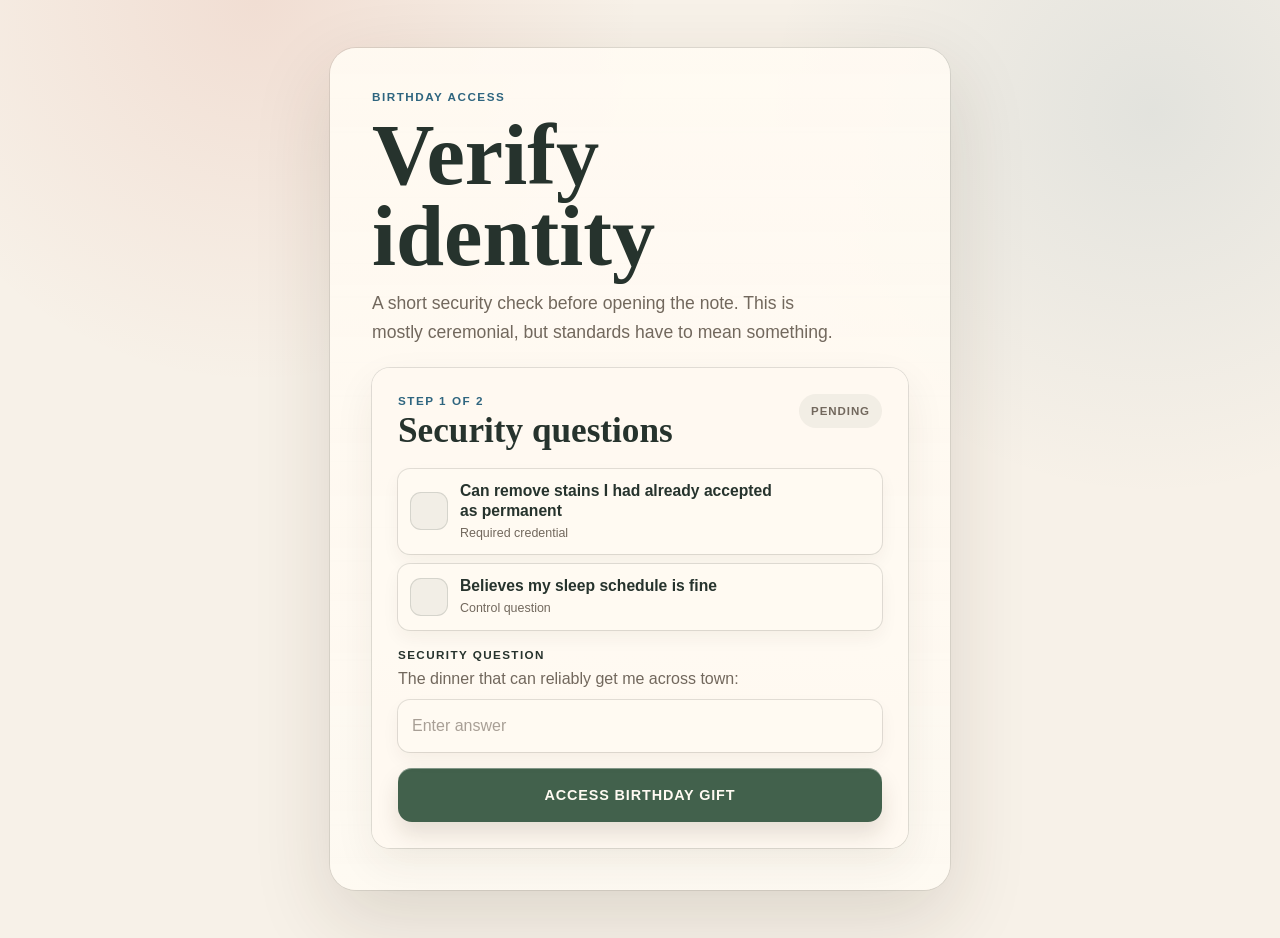
==== gift.html @ d2ae6db3 "initial blog + birthday card" ====
<!doctype html>
<html lang="en">
  <head>
    <meta charset="UTF-8" />
    <meta name="viewport" content="width=device-width, initial-scale=1" />
    <meta name="theme-color" content="#f7f1e8" />
    <title>Sid's Monthly Digest</title>
    <link rel="stylesheet" href="styles.css" />
  </head>
  <body>
    <main class="shell">
      <section class="screen screen-gift" aria-labelledby="gift-title">
        <header class="header">
          <p class="kicker">Clearance granted</p>
          <h1 id="gift-title">Sid's Monthly Digest</h1>
          <p class="lede">
            A monthly update with the photos, notes, and little details I usually
            forget to send or say out loud.
          </p>
        </header>

        <section class="panel gift-panel">
          <div class="panel-header">
            <div>
              <p class="panel-label">Starting next month</p>
              <h2>Monthly update</h2>
            </div>
            <span class="status-pill status-pill-ok">Verified</span>
          </div>

          <div class="dispatch">
            <div>
              <span class="dispatch-number">01</span>
              <strong>Photos</strong>
              <p>A few good ones before they disappear into my camera roll.</p>
            </div>
            <div>
              <span class="dispatch-number">02</span>
              <strong>Notes</strong>
              <p>
                Where I am, what I am doing, and the parts worth remembering.
              </p>
            </div>
            <div>
              <span class="dispatch-number">03</span>
              <strong>Proof of life</strong>
              <p>
                Enough detail to reduce follow-up questions by at least 12%.
              </p>
            </div>
          </div>

        <p class="note">
          Each month, I will post a short update from wherever I am living or
          traveling, so you can see what I am up to without having to ask three
          times. Happy birthday, Mom. I love you.
        </p>

        <div class="gift-actions" id="gift-actions" hidden>
          <a class="primary-link" href="blog/">Open digest archive</a>
        </div>
      </section>

      <a class="secondary-link" href="index.html">Run verification again</a>
      </section>
    </main>

    <script src="gift.js"></script>
  </body>
</html>
---- styles.css ----
:root {
  --bg: #f7f1e8;
  --paper: #fffaf2;
  --panel: rgba(255, 250, 242, 0.86);
  --ink: #26332d;
  --muted: #72685d;
  --line: rgba(38, 51, 45, 0.13);
  --line-strong: rgba(38, 51, 45, 0.24);
  --green: #42614c;
  --red: #c6533c;
  --blue: #2e657f;
  --shadow: rgba(55, 39, 19, 0.14);
  --radius-page: 26px;
  --radius-panel: 18px;
  --radius-control: 12px;
}

* {
  box-sizing: border-box;
}

html {
  min-height: 100%;
  background:
    radial-gradient(circle at 20% 0%, rgba(198, 83, 60, 0.12), transparent 24rem),
    radial-gradient(circle at 90% 12%, rgba(46, 101, 127, 0.1), transparent 24rem),
    var(--bg);
  -webkit-font-smoothing: antialiased;
  text-rendering: optimizeLegibility;
}

body {
  min-height: 100svh;
  margin: 0;
  color: var(--ink);
  font-family: "Avenir Next", "Trebuchet MS", Verdana, sans-serif;
}

button,
input {
  font: inherit;
}

.shell {
  min-height: 100svh;
  display: grid;
  place-items: center;
  padding: clamp(16px, 4vw, 48px);
}

.screen {
  width: min(100%, 620px);
  display: grid;
  gap: 22px;
  padding: clamp(22px, 5vw, 42px);
  border-radius: var(--radius-page);
  background:
    linear-gradient(180deg, rgba(255, 250, 242, 0.94), rgba(255, 250, 242, 0.88)),
    repeating-linear-gradient(0deg, transparent 0 31px, rgba(38, 51, 45, 0.035) 32px 33px);
  box-shadow:
    0 28px 80px var(--shadow),
    0 0 0 1px rgba(38, 51, 45, 0.1);
  animation: enter 520ms cubic-bezier(0.2, 0, 0, 1) both;
}

.header {
  display: grid;
  gap: 12px;
}

.kicker,
.panel-label {
  margin: 0;
  color: var(--blue);
  font-size: 0.73rem;
  font-weight: 900;
  letter-spacing: 0.13em;
  text-transform: uppercase;
}

h1,
h2,
p {
  margin: 0;
}

h1 {
  max-width: 11ch;
  color: var(--ink);
  font-family: Georgia, "Times New Roman", serif;
  font-size: clamp(3rem, 10vw, 5.4rem);
  font-weight: 900;
  line-height: 0.94;
  letter-spacing: 0;
  text-wrap: balance;
}

h2 {
  margin-top: 6px;
  color: var(--ink);
  font-family: Georgia, "Times New Roman", serif;
  font-size: clamp(1.55rem, 4.5vw, 2.2rem);
  line-height: 1;
  text-wrap: balance;
}

.lede {
  max-width: 48ch;
  color: var(--muted);
  font-size: clamp(1rem, 2.1vw, 1.1rem);
  line-height: 1.62;
  text-wrap: pretty;
}

.panel {
  padding: clamp(17px, 4vw, 26px);
  border-radius: var(--radius-panel);
  background: var(--panel);
  box-shadow:
    0 16px 42px rgba(55, 39, 19, 0.07),
    0 0 0 1px var(--line);
}

.panel-header {
  display: flex;
  align-items: flex-start;
  justify-content: space-between;
  gap: 18px;
  margin-bottom: 20px;
}

.status-pill {
  flex: 0 0 auto;
  min-height: 34px;
  display: inline-flex;
  align-items: center;
  justify-content: center;
  padding: 0 12px;
  border-radius: 999px;
  color: var(--muted);
  background: rgba(38, 51, 45, 0.06);
  font-size: 0.72rem;
  font-weight: 900;
  letter-spacing: 0.08em;
  text-transform: uppercase;
}

.status-pill-ok {
  color: #fffaf2;
  background: var(--green);
}

.status-pill-error {
  color: #fffaf2;
  background: var(--red);
}

.checks {
  display: grid;
  gap: 10px;
}

.check-row {
  position: relative;
  min-height: 66px;
  display: grid;
  grid-template-columns: 38px minmax(0, 1fr);
  gap: 12px;
  align-items: center;
  padding: 12px;
  border-radius: var(--radius-control);
  background: var(--paper);
  cursor: pointer;
  box-shadow:
    0 8px 18px rgba(55, 39, 19, 0.05),
    0 0 0 1px var(--line);
  transition-property: transform, background-color, box-shadow;
  transition-duration: 170ms;
  transition-timing-function: cubic-bezier(0.2, 0, 0, 1);
}

.check-row:hover {
  transform: translateY(-1px);
  box-shadow:
    0 12px 24px rgba(55, 39, 19, 0.08),
    0 0 0 1px var(--line-strong);
}

.check-row:active {
  transform: scale(0.96);
}

.check-row input {
  position: absolute;
  opacity: 0;
  pointer-events: none;
}

.check-box {
  position: relative;
  width: 38px;
  height: 38px;
  border-radius: 11px;
  background: rgba(38, 51, 45, 0.06);
  box-shadow: 0 0 0 1px rgba(38, 51, 45, 0.14) inset;
  transition-property: background-color, box-shadow;
  transition-duration: 170ms;
  transition-timing-function: cubic-bezier(0.2, 0, 0, 1);
}

.check-box::after {
  content: "";
  position: absolute;
  left: 11px;
  top: 10px;
  width: 13px;
  height: 8px;
  border-left: 3px solid #fffaf2;
  border-bottom: 3px solid #fffaf2;
  opacity: 0;
  filter: blur(4px);
  transform: rotate(-45deg) scale(0.25);
  transition-property: opacity, filter, transform;
  transition-duration: 170ms;
  transition-timing-function: cubic-bezier(0.2, 0, 0, 1);
}

.check-row input:checked + .check-box {
  background: var(--green);
  box-shadow: 0 10px 20px rgba(66, 97, 76, 0.18);
}

.check-row input:checked + .check-box::after {
  opacity: 1;
  filter: blur(0);
  transform: rotate(-45deg) scale(1);
}

.check-row:has(input:checked) {
  background: #f1f6ee;
  box-shadow:
    0 12px 24px rgba(66, 97, 76, 0.09),
    0 0 0 2px rgba(66, 97, 76, 0.24);
}

.check-row strong {
  display: block;
  font-size: 0.98rem;
  line-height: 1.28;
  text-wrap: pretty;
}

.check-row small {
  display: block;
  margin-top: 4px;
  color: var(--muted);
  font-size: 0.78rem;
  line-height: 1.35;
}

.question {
  margin-top: 18px;
}

.question label {
  display: block;
  margin-bottom: 6px;
  font-size: 0.73rem;
  font-weight: 900;
  letter-spacing: 0.12em;
  text-transform: uppercase;
}

.question p {
  margin-bottom: 10px;
  color: var(--muted);
  line-height: 1.45;
  text-wrap: pretty;
}

.answer {
  position: relative;
}

.answer input {
  width: 100%;
  min-height: 52px;
  padding: 0 14px;
  border: 0;
  border-radius: var(--radius-control);
  color: var(--ink);
  background: var(--paper);
  outline: none;
  box-shadow:
    0 8px 18px rgba(55, 39, 19, 0.05),
    0 0 0 1px var(--line);
  transition-property: background-color, box-shadow;
  transition-duration: 170ms;
  transition-timing-function: cubic-bezier(0.2, 0, 0, 1);
}

.answer input:focus {
  background: #fffdf8;
  box-shadow:
    0 12px 24px rgba(55, 39, 19, 0.08),
    0 0 0 3px rgba(46, 101, 127, 0.22);
}

.answer input::placeholder {
  color: rgba(114, 104, 93, 0.62);
}

.hint {
  min-height: 21px;
  margin-top: 10px;
  color: var(--red);
  font-size: 0.84rem;
  font-weight: 800;
  line-height: 1.35;
  text-wrap: pretty;
}

.hint[hidden] {
  display: none;
}

.primary {
  width: 100%;
  min-height: 54px;
  margin-top: 16px;
  border: 0;
  border-radius: 14px;
  color: #fffaf2;
  background: var(--green);
  cursor: pointer;
  font-size: 0.9rem;
  font-weight: 900;
  letter-spacing: 0.06em;
  text-transform: uppercase;
  box-shadow:
    0 12px 22px rgba(55, 39, 19, 0.13),
    0 1px 0 rgba(255, 255, 255, 0.34) inset;
  transition-property: transform, background-color, box-shadow, color;
  transition-duration: 180ms;
  transition-timing-function: cubic-bezier(0.2, 0, 0, 1);
}

.primary:hover {
  transform: translateY(-1px);
  background: #36563f;
}

.primary:active {
  transform: scale(0.96);
}

.primary.invalid {
  animation: invalid-submit 420ms cubic-bezier(0.2, 0, 0, 1);
}

.dispatch {
  display: grid;
  grid-template-columns: repeat(3, minmax(0, 1fr));
  gap: 10px;
}

.dispatch > div {
  min-height: 154px;
  padding: 15px;
  border-radius: var(--radius-control);
  background: var(--paper);
  box-shadow:
    0 8px 18px rgba(55, 39, 19, 0.05),
    0 0 0 1px var(--line);
}

.dispatch-number {
  display: block;
  margin-bottom: 16px;
  color: var(--red);
  font-family: Georgia, "Times New Roman", serif;
  font-size: 1.6rem;
  font-weight: 900;
  line-height: 1;
  font-variant-numeric: tabular-nums;
}

.dispatch strong {
  display: block;
  margin-bottom: 8px;
  line-height: 1.15;
}

.dispatch p {
  color: var(--muted);
  font-size: 0.88rem;
  line-height: 1.42;
  text-wrap: pretty;
}

.note {
  margin-top: 16px;
  padding: 15px 16px;
  border-radius: var(--radius-control);
  color: var(--ink);
  background: rgba(198, 83, 60, 0.08);
  box-shadow: 0 0 0 1px rgba(198, 83, 60, 0.16) inset;
  font-weight: 750;
  line-height: 1.48;
  text-wrap: pretty;
}

.gift-actions {
  margin-top: 18px;
}

.gift-actions[hidden] {
  display: none;
}

.primary-link {
  min-height: 48px;
  display: inline-flex;
  align-items: center;
  justify-content: center;
  padding: 0 16px;
  border-radius: 13px;
  color: #fffaf2;
  background: var(--green);
  font-size: 0.85rem;
  font-weight: 900;
  letter-spacing: 0.06em;
  text-decoration: none;
  text-transform: uppercase;
  box-shadow:
    0 14px 24px rgba(66, 97, 76, 0.18),
    0 1px 0 rgba(255, 255, 255, 0.34) inset;
  transition-property: transform, background-color, box-shadow;
  transition-duration: 180ms;
  transition-timing-function: cubic-bezier(0.2, 0, 0, 1);
}

.primary-link:hover {
  transform: translateY(-1px);
  background: #36563f;
}

.primary-link:active {
  transform: scale(0.96);
}

.fine {
  margin-top: 13px;
  color: var(--muted);
  font-size: 0.76rem;
  line-height: 1.45;
  text-align: center;
  text-wrap: pretty;
}

.secondary-link {
  justify-self: center;
  color: var(--muted);
  font-size: 0.84rem;
  font-weight: 800;
  text-decoration-color: rgba(114, 104, 93, 0.35);
  text-underline-offset: 4px;
  transition-property: color, text-decoration-color;
  transition-duration: 170ms;
  transition-timing-function: cubic-bezier(0.2, 0, 0, 1);
}

.secondary-link:hover {
  color: var(--ink);
  text-decoration-color: var(--ink);
}

.blog-body {
  background:
    linear-gradient(90deg, rgba(38, 51, 45, 0.045) 1px, transparent 1px),
    linear-gradient(var(--bg), var(--bg));
  background-size: 82px 100%, auto;
}

.blog-shell,
.post-shell {
  width: min(100%, 980px);
  min-height: 100svh;
  margin: 0 auto;
  padding: clamp(22px, 6vw, 70px) clamp(18px, 5vw, 52px);
}

.post-shell {
  width: min(100%, 780px);
}

.blog-hero,
.post-header {
  max-width: 680px;
  display: grid;
  gap: 13px;
  margin-bottom: clamp(34px, 7vw, 64px);
  animation: enter 520ms cubic-bezier(0.2, 0, 0, 1) both;
}

.blog-hero h1,
.post-header h1 {
  max-width: 12ch;
}

.back-link {
  width: fit-content;
  min-height: 40px;
  display: inline-flex;
  align-items: center;
  color: var(--muted);
  font-size: 0.84rem;
  font-weight: 850;
  text-decoration-color: rgba(114, 104, 93, 0.34);
  text-underline-offset: 4px;
  transition-property: color, text-decoration-color, transform;
  transition-duration: 170ms;
  transition-timing-function: cubic-bezier(0.2, 0, 0, 1);
}

.back-link:hover {
  color: var(--ink);
  text-decoration-color: var(--ink);
  transform: translateX(-2px);
}

.blog-status {
  max-width: 620px;
  padding: clamp(18px, 4vw, 28px) 0;
  border-top: 1px solid var(--line);
  border-bottom: 1px solid var(--line);
  animation: enter 520ms 90ms cubic-bezier(0.2, 0, 0, 1) both;
}

.blog-status h2 {
  margin: 8px 0 12px;
}

.blog-status p:not(.panel-label) {
  max-width: 48ch;
  color: var(--muted);
  line-height: 1.58;
  text-wrap: pretty;
}

.blog-status code {
  padding: 0.08rem 0.26rem;
  border-radius: 6px;
  background: rgba(38, 51, 45, 0.08);
  color: var(--ink);
  font-size: 0.94em;
}

.post-list {
  display: grid;
  border-top: 1px solid var(--line);
  animation: enter 520ms 90ms cubic-bezier(0.2, 0, 0, 1) both;
}

.post-row {
  display: grid;
  grid-template-columns: 112px minmax(0, 1fr);
  gap: clamp(16px, 4vw, 28px);
  align-items: center;
  min-height: 132px;
  padding: 22px 0;
  border-bottom: 1px solid var(--line);
  color: inherit;
  text-decoration: none;
  transition-property: transform, border-color;
  transition-duration: 180ms;
  transition-timing-function: cubic-bezier(0.2, 0, 0, 1);
}

.post-row:hover {
  transform: translateX(4px);
  border-color: var(--line-strong);
}

.post-row:active {
  transform: scale(0.96);
}

.post-row img {
  width: 112px;
  aspect-ratio: 1;
  object-fit: cover;
  border-radius: 14px;
  box-shadow:
    0 12px 26px rgba(55, 39, 19, 0.1),
    0 0 0 1px rgba(0, 0, 0, 0.1);
}

.post-row time {
  display: block;
  margin-bottom: 8px;
  color: var(--blue);
  font-size: 0.72rem;
  font-weight: 900;
  letter-spacing: 0.12em;
  text-transform: uppercase;
  font-variant-numeric: tabular-nums;
}

.post-row strong {
  display: block;
  color: var(--ink);
  font-family: Georgia, "Times New Roman", serif;
  font-size: clamp(1.5rem, 5vw, 2.35rem);
  line-height: 1.04;
  text-wrap: balance;
}

.post-row small {
  display: block;
  max-width: 54ch;
  margin-top: 9px;
  color: var(--muted);
  font-size: 0.95rem;
  line-height: 1.45;
  text-wrap: pretty;
}

.post-nav {
  margin-bottom: clamp(24px, 6vw, 46px);
}

.markdown-frame {
  animation: enter 520ms 120ms cubic-bezier(0.2, 0, 0, 1) both;
}

@keyframes enter {
  from {
    opacity: 0;
    transform: translateY(12px);
  }
  to {
    opacity: 1;
    transform: translateY(0);
  }
}

@keyframes invalid-submit {
  0% {
    transform: translateX(0);
    background: var(--red);
  }
  18% {
    transform: translateX(-7px);
  }
  36% {
    transform: translateX(7px);
  }
  54% {
    transform: translateX(-5px);
  }
  72% {
    transform: translateX(3px);
  }
  100% {
    transform: translateX(0);
    background: var(--green);
  }
}

@media (max-width: 560px) {
  .shell {
    align-items: start;
    padding: 10px;
  }

  .screen {
    gap: 18px;
    padding: 22px 16px 16px;
    border-radius: 22px;
  }

  h1 {
    max-width: 10ch;
    font-size: clamp(2.65rem, 14vw, 4.2rem);
  }

  .panel-header {
    align-items: center;
  }

  .dispatch {
    grid-template-columns: 1fr;
  }

  .dispatch > div {
    min-height: auto;
  }

  .blog-shell,
  .post-shell {
    padding: 18px 16px 44px;
  }

  .blog-hero,
  .post-header {
    margin-bottom: 32px;
  }

  .post-row {
    grid-template-columns: 1fr;
    gap: 14px;
    min-height: 0;
  }

  .post-row img {
    width: 100%;
    max-height: 240px;
    aspect-ratio: 1.5;
  }
}

@media (prefers-reduced-motion: reduce) {
  *,
  *::before,
  *::after {
    animation-duration: 1ms !important;
    animation-iteration-count: 1 !important;
    scroll-behavior: auto !important;
    transition-duration: 1ms !important;
  }
}
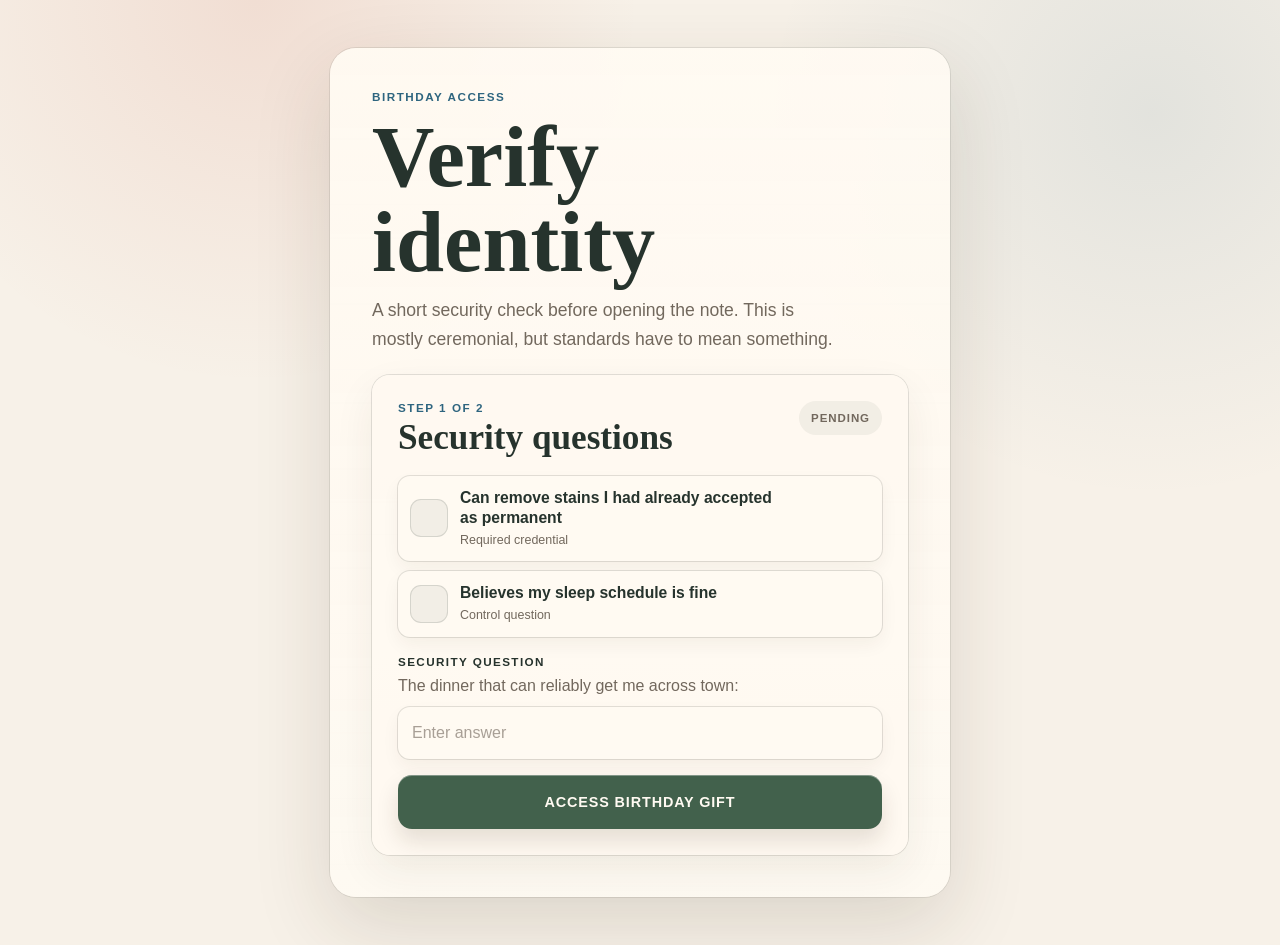
==== commit 8359b3fd: "fix mobile" ====
--- a/gift.html
+++ b/gift.html
@@ -10,12 +10,16 @@
   <body>
     <main class="shell">
       <section class="screen screen-gift" aria-labelledby="gift-title">
+        <div class="birthday-banner" role="note" aria-label="Birthday gift">
+          <span>Happy birthday, Mom</span>
+          <strong>I made you a place to follow along while I am on the road.</strong>
+        </div>
+
         <header class="header">
-          <p class="kicker">Clearance granted</p>
           <h1 id="gift-title">Sid's Monthly Digest</h1>
           <p class="lede">
-            A monthly update with the photos, notes, and little details I usually
-            forget to send or say out loud.
+            Once a month, I will post the photos, notes, and small stories I
+            usually forget to send.
           </p>
         </header>
 
@@ -23,45 +27,42 @@
           <div class="panel-header">
             <div>
               <p class="panel-label">Starting next month</p>
-              <h2>Monthly update</h2>
+              <h2>What you will get</h2>
             </div>
-            <span class="status-pill status-pill-ok">Verified</span>
           </div>
 
           <div class="dispatch">
             <div>
               <span class="dispatch-number">01</span>
               <strong>Photos</strong>
-              <p>A few good ones before they disappear into my camera roll.</p>
+              <p>The good ones, before they disappear into my camera roll.</p>
             </div>
             <div>
               <span class="dispatch-number">02</span>
-              <strong>Notes</strong>
+              <strong>Where I am</strong>
               <p>
-                Where I am, what I am doing, and the parts worth remembering.
+                A simple update on the places, plans, and travel-life details.
               </p>
             </div>
             <div>
               <span class="dispatch-number">03</span>
-              <strong>Proof of life</strong>
+              <strong>Small stories</strong>
               <p>
-                Enough detail to reduce follow-up questions by at least 12%.
+                The parts I would probably forget to mention on the phone.
               </p>
             </div>
           </div>
 
-        <p class="note">
-          Each month, I will post a short update from wherever I am living or
-          traveling, so you can see what I am up to without having to ask three
-          times. Happy birthday, Mom. I love you.
-        </p>
+          <p class="note">
+            It starts next month. I love you.
+          </p>
 
-        <div class="gift-actions" id="gift-actions" hidden>
-          <a class="primary-link" href="blog/">Open digest archive</a>
-        </div>
-      </section>
+          <div class="gift-actions" id="gift-actions" hidden>
+            <a class="primary-link" href="blog/">Open digest archive</a>
+          </div>
+        </section>
 
-      <a class="secondary-link" href="index.html">Run verification again</a>
+        <a class="secondary-link" href="index.html">Run verification again</a>
       </section>
     </main>
 
--- a/styles.css
+++ b/styles.css
@@ -1,6 +1,7 @@
 :root {
   --bg: #f7f1e8;
   --paper: #fffaf2;
+  --paper-solid: #fff7ec;
   --panel: rgba(255, 250, 242, 0.86);
   --ink: #26332d;
   --muted: #72685d;
@@ -90,7 +91,7 @@
   font-family: Georgia, "Times New Roman", serif;
   font-size: clamp(3rem, 10vw, 5.4rem);
   font-weight: 900;
-  line-height: 0.94;
+  line-height: 0.98;
   letter-spacing: 0;
   text-wrap: balance;
 }
@@ -153,6 +154,35 @@
 .status-pill-error {
   color: #fffaf2;
   background: var(--red);
+}
+
+.birthday-banner {
+  display: grid;
+  gap: 5px;
+  padding: 15px 16px;
+  border-radius: 16px;
+  color: var(--ink);
+  background:
+    linear-gradient(135deg, rgba(198, 83, 60, 0.13), rgba(66, 97, 76, 0.1)),
+    var(--paper);
+  box-shadow:
+    0 14px 28px rgba(55, 39, 19, 0.08),
+    0 0 0 1px rgba(198, 83, 60, 0.14);
+}
+
+.birthday-banner span {
+  color: var(--red);
+  font-size: 0.73rem;
+  font-weight: 900;
+  letter-spacing: 0.12em;
+  text-transform: uppercase;
+}
+
+.birthday-banner strong {
+  max-width: 44ch;
+  font-size: 0.98rem;
+  line-height: 1.42;
+  text-wrap: pretty;
 }
 
 .checks {
@@ -669,24 +699,111 @@
 }
 
 @media (max-width: 560px) {
+  html {
+    background: var(--paper-solid);
+  }
+
+  body,
+  .blog-body {
+    min-height: 100dvh;
+    background: var(--paper-solid);
+  }
+
   .shell {
-    align-items: start;
-    padding: 10px;
+    display: block;
+    min-height: 100dvh;
+    padding:
+      max(18px, env(safe-area-inset-top))
+      max(16px, env(safe-area-inset-right))
+      max(22px, env(safe-area-inset-bottom))
+      max(16px, env(safe-area-inset-left));
   }
 
   .screen {
-    gap: 18px;
-    padding: 22px 16px 16px;
-    border-radius: 22px;
+    width: 100%;
+    gap: 20px;
+    padding: 0;
+    border-radius: 0;
+    background: transparent;
+    box-shadow: none;
+  }
+
+  .header {
+    gap: 10px;
+  }
+
+  .kicker,
+  .panel-label {
+    font-size: 0.68rem;
+    letter-spacing: 0.1em;
   }
 
   h1 {
-    max-width: 10ch;
-    font-size: clamp(2.65rem, 14vw, 4.2rem);
+    max-width: 100%;
+    font-size: clamp(2.45rem, 12vw, 3.55rem);
+    line-height: 1.02;
+  }
+
+  h2 {
+    font-size: clamp(1.55rem, 8vw, 2.05rem);
+    line-height: 1.04;
+  }
+
+  .lede {
+    max-width: 36rem;
+    font-size: 1rem;
+    line-height: 1.55;
+  }
+
+  .panel {
+    padding: 16px;
+    border-radius: 18px;
+    background: rgba(255, 250, 242, 0.95);
+    box-shadow:
+      0 14px 34px rgba(55, 39, 19, 0.08),
+      0 0 0 1px var(--line);
   }
 
   .panel-header {
-    align-items: center;
+    display: grid;
+    grid-template-columns: minmax(0, 1fr);
+    gap: 12px;
+    margin-bottom: 18px;
+  }
+
+  .status-pill {
+    width: fit-content;
+    min-height: 32px;
+  }
+
+  .birthday-banner {
+    padding: 14px;
+    border-radius: 16px;
+  }
+
+  .birthday-banner strong {
+    font-size: 0.95rem;
+  }
+
+  .check-row {
+    min-height: 68px;
+    grid-template-columns: 38px minmax(0, 1fr);
+    gap: 11px;
+    padding: 12px;
+  }
+
+  .check-row strong {
+    font-size: 0.93rem;
+    line-height: 1.26;
+  }
+
+  .check-row small {
+    font-size: 0.76rem;
+  }
+
+  .primary,
+  .primary-link {
+    min-height: 54px;
   }
 
   .dispatch {
@@ -699,24 +816,82 @@
 
   .blog-shell,
   .post-shell {
-    padding: 18px 16px 44px;
+    width: 100%;
+    min-height: 100dvh;
+    padding:
+      max(18px, env(safe-area-inset-top))
+      max(16px, env(safe-area-inset-right))
+      max(38px, env(safe-area-inset-bottom))
+      max(16px, env(safe-area-inset-left));
   }
 
   .blog-hero,
   .post-header {
     margin-bottom: 32px;
+  }
+
+  .blog-hero h1,
+  .post-header h1 {
+    max-width: 100%;
+  }
+
+  .blog-status {
+    padding: 20px 0;
   }
 
   .post-row {
     grid-template-columns: 1fr;
     gap: 14px;
     min-height: 0;
+    padding: 20px 0;
   }
 
   .post-row img {
     width: 100%;
     max-height: 240px;
     aspect-ratio: 1.5;
+  }
+
+  .post-row:hover {
+    transform: none;
+  }
+
+  .post-row:active {
+    transform: scale(0.98);
+  }
+}
+
+@media (max-width: 390px) {
+  .shell,
+  .blog-shell,
+  .post-shell {
+    padding-inline:
+      max(14px, env(safe-area-inset-left))
+      max(14px, env(safe-area-inset-right));
+  }
+
+  h1 {
+    font-size: clamp(2.25rem, 11.5vw, 3rem);
+  }
+
+  .screen {
+    gap: 18px;
+  }
+
+  .panel {
+    padding: 14px;
+    border-radius: 16px;
+  }
+
+  .check-row {
+    grid-template-columns: 36px minmax(0, 1fr);
+    padding: 11px;
+  }
+
+  .check-box {
+    width: 36px;
+    height: 36px;
+    border-radius: 10px;
   }
 }
 
